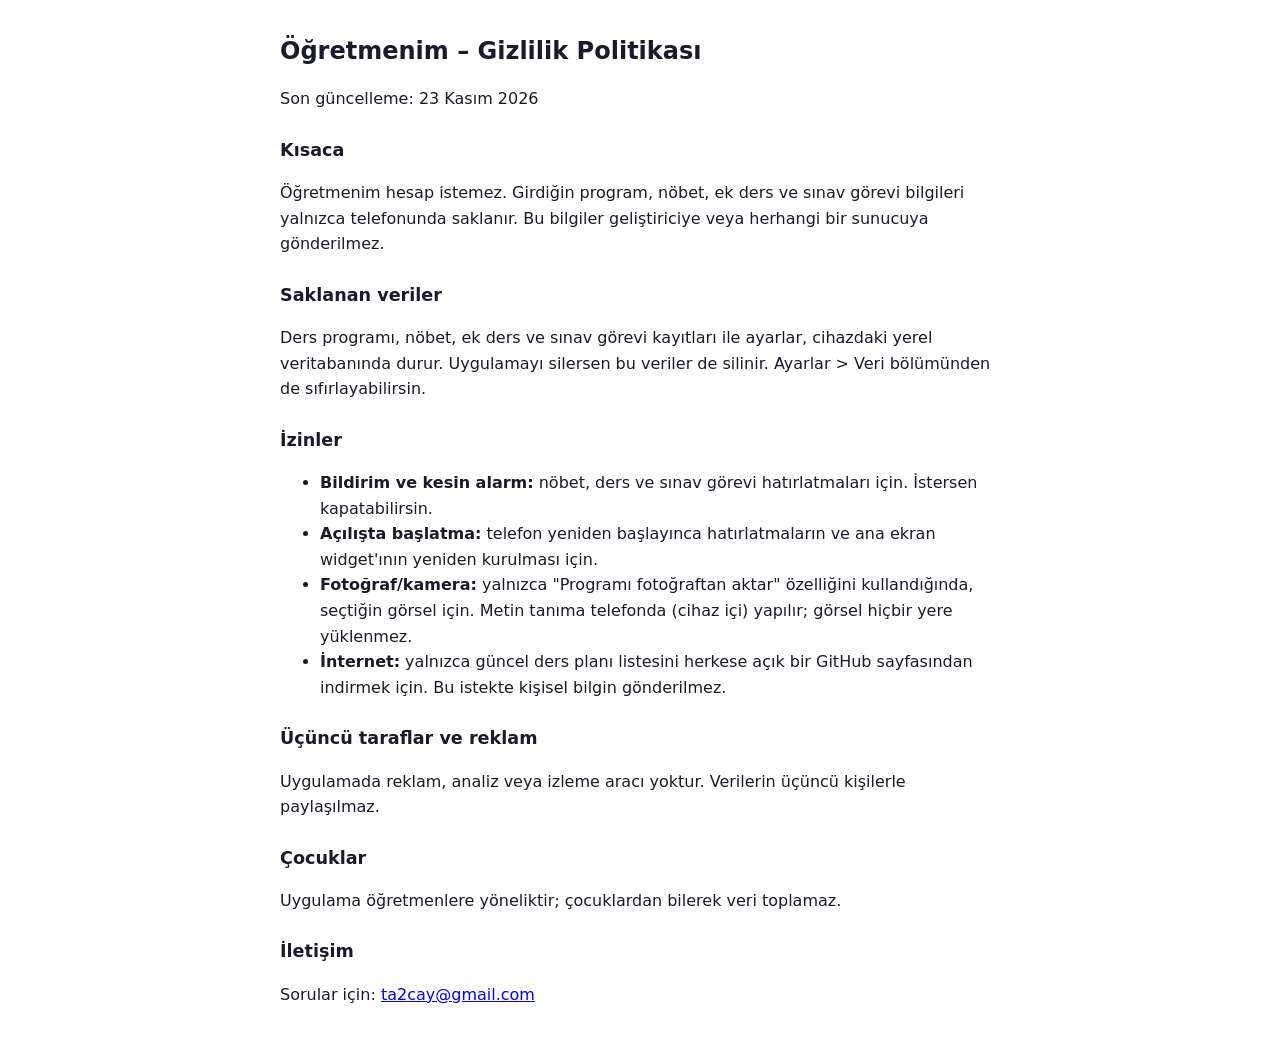
==== privacy.html @ 467d2b29 "Gizlilik politikası ve kullanım koşulları" ====
<!doctype html><html lang="tr"><head><meta charset="utf-8"><meta name="viewport" content="width=device-width,initial-scale=1"><title>Öğretmenim – Gizlilik Politikası</title><style>body{font-family:system-ui,sans-serif;max-width:720px;margin:2rem auto;padding:0 1rem;line-height:1.6;color:#1a1a2e}h1{font-size:1.5rem}h2{font-size:1.1rem;margin-top:1.5rem}</style></head><body>
<h1>Öğretmenim – Gizlilik Politikası</h1>
<p>Son güncelleme: 23 Kasım 2026</p>
<h2>Kısaca</h2>
<p>Öğretmenim hesap istemez. Girdiğin program, nöbet, ek ders ve sınav görevi bilgileri yalnızca telefonunda saklanır. Bu bilgiler geliştiriciye veya herhangi bir sunucuya gönderilmez.</p>
<h2>Saklanan veriler</h2>
<p>Ders programı, nöbet, ek ders ve sınav görevi kayıtları ile ayarlar, cihazdaki yerel veritabanında durur. Uygulamayı silersen bu veriler de silinir. Ayarlar &gt; Veri bölümünden de sıfırlayabilirsin.</p>
<h2>İzinler</h2>
<ul>
<li><b>Bildirim ve kesin alarm:</b> nöbet, ders ve sınav görevi hatırlatmaları için. İstersen kapatabilirsin.</li>
<li><b>Açılışta başlatma:</b> telefon yeniden başlayınca hatırlatmaların ve ana ekran widget'ının yeniden kurulması için.</li>
<li><b>Fotoğraf/kamera:</b> yalnızca "Programı fotoğraftan aktar" özelliğini kullandığında, seçtiğin görsel için. Metin tanıma telefonda (cihaz içi) yapılır; görsel hiçbir yere yüklenmez.</li>
<li><b>İnternet:</b> yalnızca güncel ders planı listesini herkese açık bir GitHub sayfasından indirmek için. Bu istekte kişisel bilgin gönderilmez.</li>
</ul>
<h2>Üçüncü taraflar ve reklam</h2>
<p>Uygulamada reklam, analiz veya izleme aracı yoktur. Verilerin üçüncü kişilerle paylaşılmaz.</p>
<h2>Çocuklar</h2>
<p>Uygulama öğretmenlere yöneliktir; çocuklardan bilerek veri toplamaz.</p>
<h2>İletişim</h2>
<p>Sorular için: <a href="mailto:ta2cay@gmail.com">ta2cay@gmail.com</a></p>
</body></html>
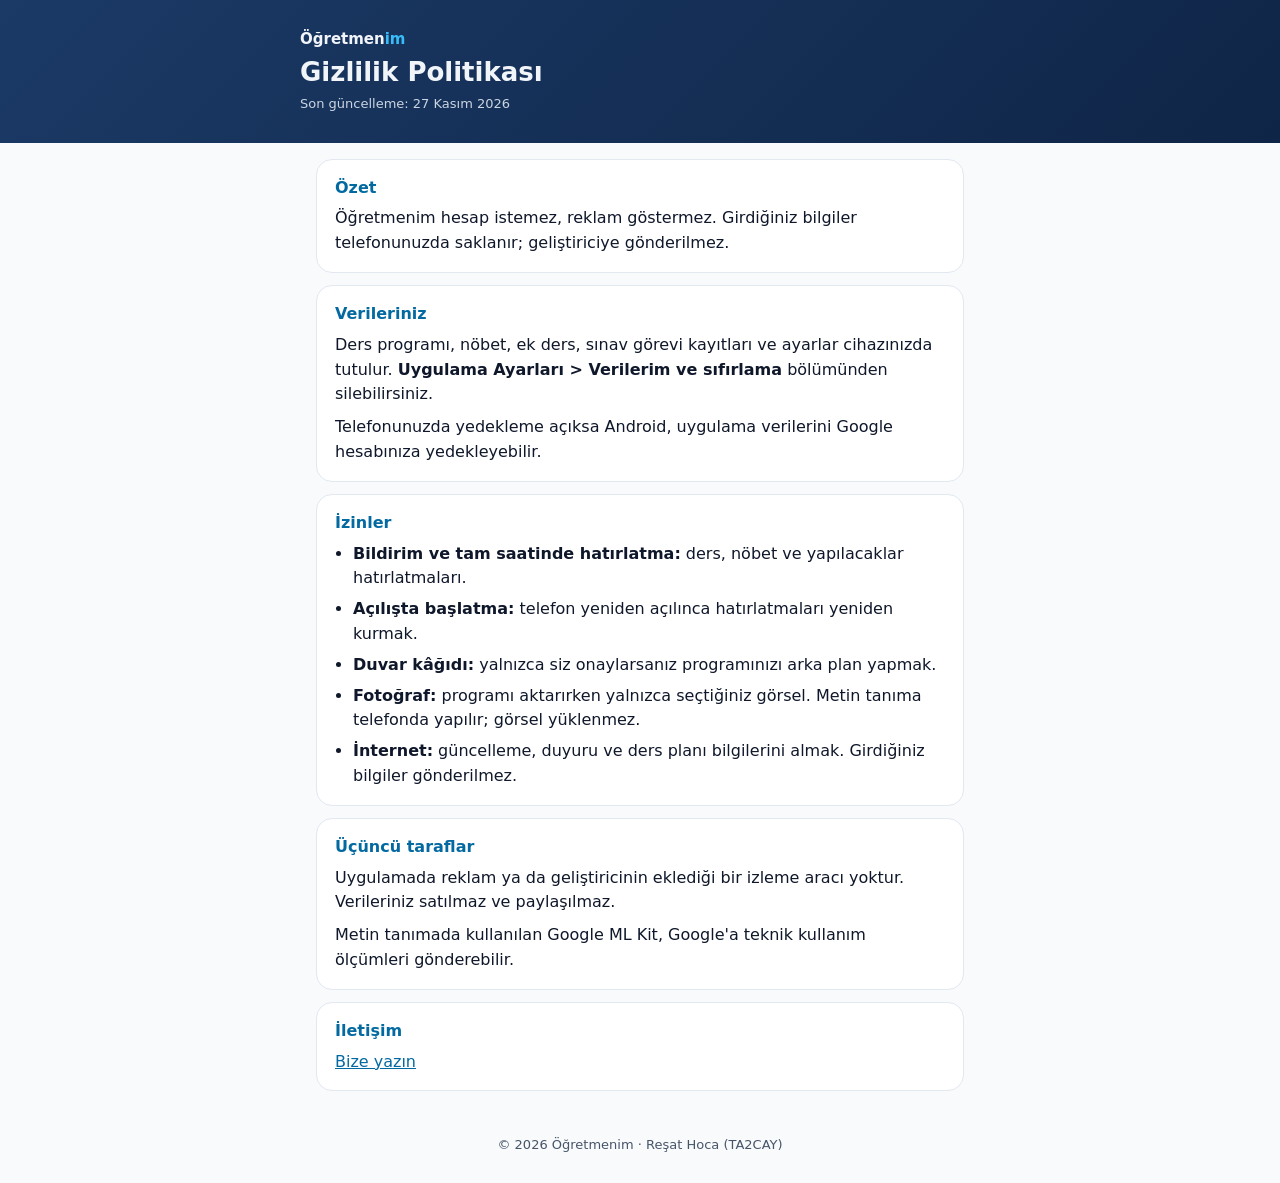
==== commit 30a0e56e: "Yeni tema, kısa metin, iletişim sayfası Co-Authored-By: Claude Sonnet 5.5 <noreply@anthropic.com>" ====
--- a/privacy.html
+++ b/privacy.html
@@ -1,21 +1,20 @@
-<!doctype html><html lang="tr"><head><meta charset="utf-8"><meta name="viewport" content="width=device-width,initial-scale=1"><title>Öğretmenim – Gizlilik Politikası</title><style>body{font-family:system-ui,sans-serif;max-width:720px;margin:2rem auto;padding:0 1rem;line-height:1.6;color:#1a1a2e}h1{font-size:1.5rem}h2{font-size:1.1rem;margin-top:1.5rem}</style></head><body>
-<h1>Öğretmenim – Gizlilik Politikası</h1>
-<p>Son güncelleme: 23 Kasım 2026</p>
-<h2>Kısaca</h2>
-<p>Öğretmenim hesap istemez. Girdiğin program, nöbet, ek ders ve sınav görevi bilgileri yalnızca telefonunda saklanır. Bu bilgiler geliştiriciye veya herhangi bir sunucuya gönderilmez.</p>
-<h2>Saklanan veriler</h2>
-<p>Ders programı, nöbet, ek ders ve sınav görevi kayıtları ile ayarlar, cihazdaki yerel veritabanında durur. Uygulamayı silersen bu veriler de silinir. Ayarlar &gt; Veri bölümünden de sıfırlayabilirsin.</p>
-<h2>İzinler</h2>
-<ul>
-<li><b>Bildirim ve kesin alarm:</b> nöbet, ders ve sınav görevi hatırlatmaları için. İstersen kapatabilirsin.</li>
-<li><b>Açılışta başlatma:</b> telefon yeniden başlayınca hatırlatmaların ve ana ekran widget'ının yeniden kurulması için.</li>
-<li><b>Fotoğraf/kamera:</b> yalnızca "Programı fotoğraftan aktar" özelliğini kullandığında, seçtiğin görsel için. Metin tanıma telefonda (cihaz içi) yapılır; görsel hiçbir yere yüklenmez.</li>
-<li><b>İnternet:</b> yalnızca güncel ders planı listesini herkese açık bir GitHub sayfasından indirmek için. Bu istekte kişisel bilgin gönderilmez.</li>
-</ul>
-<h2>Üçüncü taraflar ve reklam</h2>
-<p>Uygulamada reklam, analiz veya izleme aracı yoktur. Verilerin üçüncü kişilerle paylaşılmaz.</p>
-<h2>Çocuklar</h2>
-<p>Uygulama öğretmenlere yöneliktir; çocuklardan bilerek veri toplamaz.</p>
-<h2>İletişim</h2>
-<p>Sorular için: <a href="mailto:ta2cay@gmail.com">ta2cay@gmail.com</a></p>
-</body></html>
+<!doctype html>
+<html lang="tr">
+<head>
+<meta charset="utf-8">
+<meta name="viewport" content="width=device-width,initial-scale=1">
+<title>Öğretmenim · Gizlilik Politikası</title>
+<link rel="stylesheet" href="style.css">
+</head>
+<body>
+<header><div class="wrap"><div class="brand">Öğretmen<span>im</span></div><h1>Gizlilik Politikası</h1><p class="date">Son güncelleme: 27 Kasım 2026</p></div></header>
+<main class="wrap">
+<section><h2>Özet</h2><p>Öğretmenim hesap istemez, reklam göstermez. Girdiğiniz bilgiler telefonunuzda saklanır; geliştiriciye gönderilmez.</p></section>
+<section><h2>Verileriniz</h2><p>Ders programı, nöbet, ek ders, sınav görevi kayıtları ve ayarlar cihazınızda tutulur. <b>Uygulama Ayarları &gt; Verilerim ve sıfırlama</b> bölümünden silebilirsiniz.</p><p>Telefonunuzda yedekleme açıksa Android, uygulama verilerini Google hesabınıza yedekleyebilir.</p></section>
+<section><h2>İzinler</h2><ul><li><b>Bildirim ve tam saatinde hatırlatma:</b> ders, nöbet ve yapılacaklar hatırlatmaları.</li><li><b>Açılışta başlatma:</b> telefon yeniden açılınca hatırlatmaları yeniden kurmak.</li><li><b>Duvar kâğıdı:</b> yalnızca siz onaylarsanız programınızı arka plan yapmak.</li><li><b>Fotoğraf:</b> programı aktarırken yalnızca seçtiğiniz görsel. Metin tanıma telefonda yapılır; görsel yüklenmez.</li><li><b>İnternet:</b> güncelleme, duyuru ve ders planı bilgilerini almak. Girdiğiniz bilgiler gönderilmez.</li></ul></section>
+<section><h2>Üçüncü taraflar</h2><p>Uygulamada reklam ya da geliştiricinin eklediği bir izleme aracı yoktur. Verileriniz satılmaz ve paylaşılmaz.</p><p>Metin tanımada kullanılan Google ML Kit, Google'a teknik kullanım ölçümleri gönderebilir.</p></section>
+<section><h2>İletişim</h2><p><a href="contact.html">Bize yazın</a></p></section>
+</main>
+<footer>© 2026 Öğretmenim · Reşat Hoca (TA2CAY)</footer>
+</body>
+</html>
--- a/style.css
+++ b/style.css
@@ -0,0 +1,19 @@
+:root{--bg:#F8FAFC;--card:#FFFFFF;--line:#E2E8F0;--text:#0F172A;--muted:#475569;--accent:#0369A1}
+@media (prefers-color-scheme:dark){:root{--bg:#0B1120;--card:#111A2E;--line:#1E2A44;--text:#F1F5F9;--muted:#A8B6CC;--accent:#38BDF8}}
+*{box-sizing:border-box}
+body{margin:0;background:var(--bg);color:var(--text);font:16px/1.55 system-ui,-apple-system,Roboto,sans-serif}
+header{background:linear-gradient(135deg,#1B3A66,#0F2547);color:#F1F5F9;padding:28px 20px}
+.wrap{max-width:680px;margin:0 auto}
+.brand{font-size:15px;font-weight:800}.brand span{color:#38BDF8}
+h1{margin:6px 0 0;font-size:26px;line-height:1.2}
+.date{margin:6px 0 0;font-size:13px;color:#CBD5E1}
+main{padding:16px 16px 32px}
+section,.card{background:var(--card);border:1px solid var(--line);border-radius:16px;padding:16px 18px;margin:0 0 12px}
+h2{margin:0 0 6px;font-size:16px;color:var(--accent)}
+p{margin:0}p+p{margin-top:8px}
+ul{margin:0;padding-left:18px}li+li{margin-top:6px}
+a{color:var(--accent)}
+.button{display:block;text-align:center;background:#F59E0B;color:#1F1405;font-weight:800;font-size:17px;text-decoration:none;border-radius:16px;padding:16px;margin-top:14px}
+.rows a{display:block;padding:14px 0;font-weight:700;text-decoration:none}
+.rows a+a{border-top:1px solid var(--line)}
+footer{text-align:center;color:var(--muted);font-size:13px;padding:0 16px 28px}
